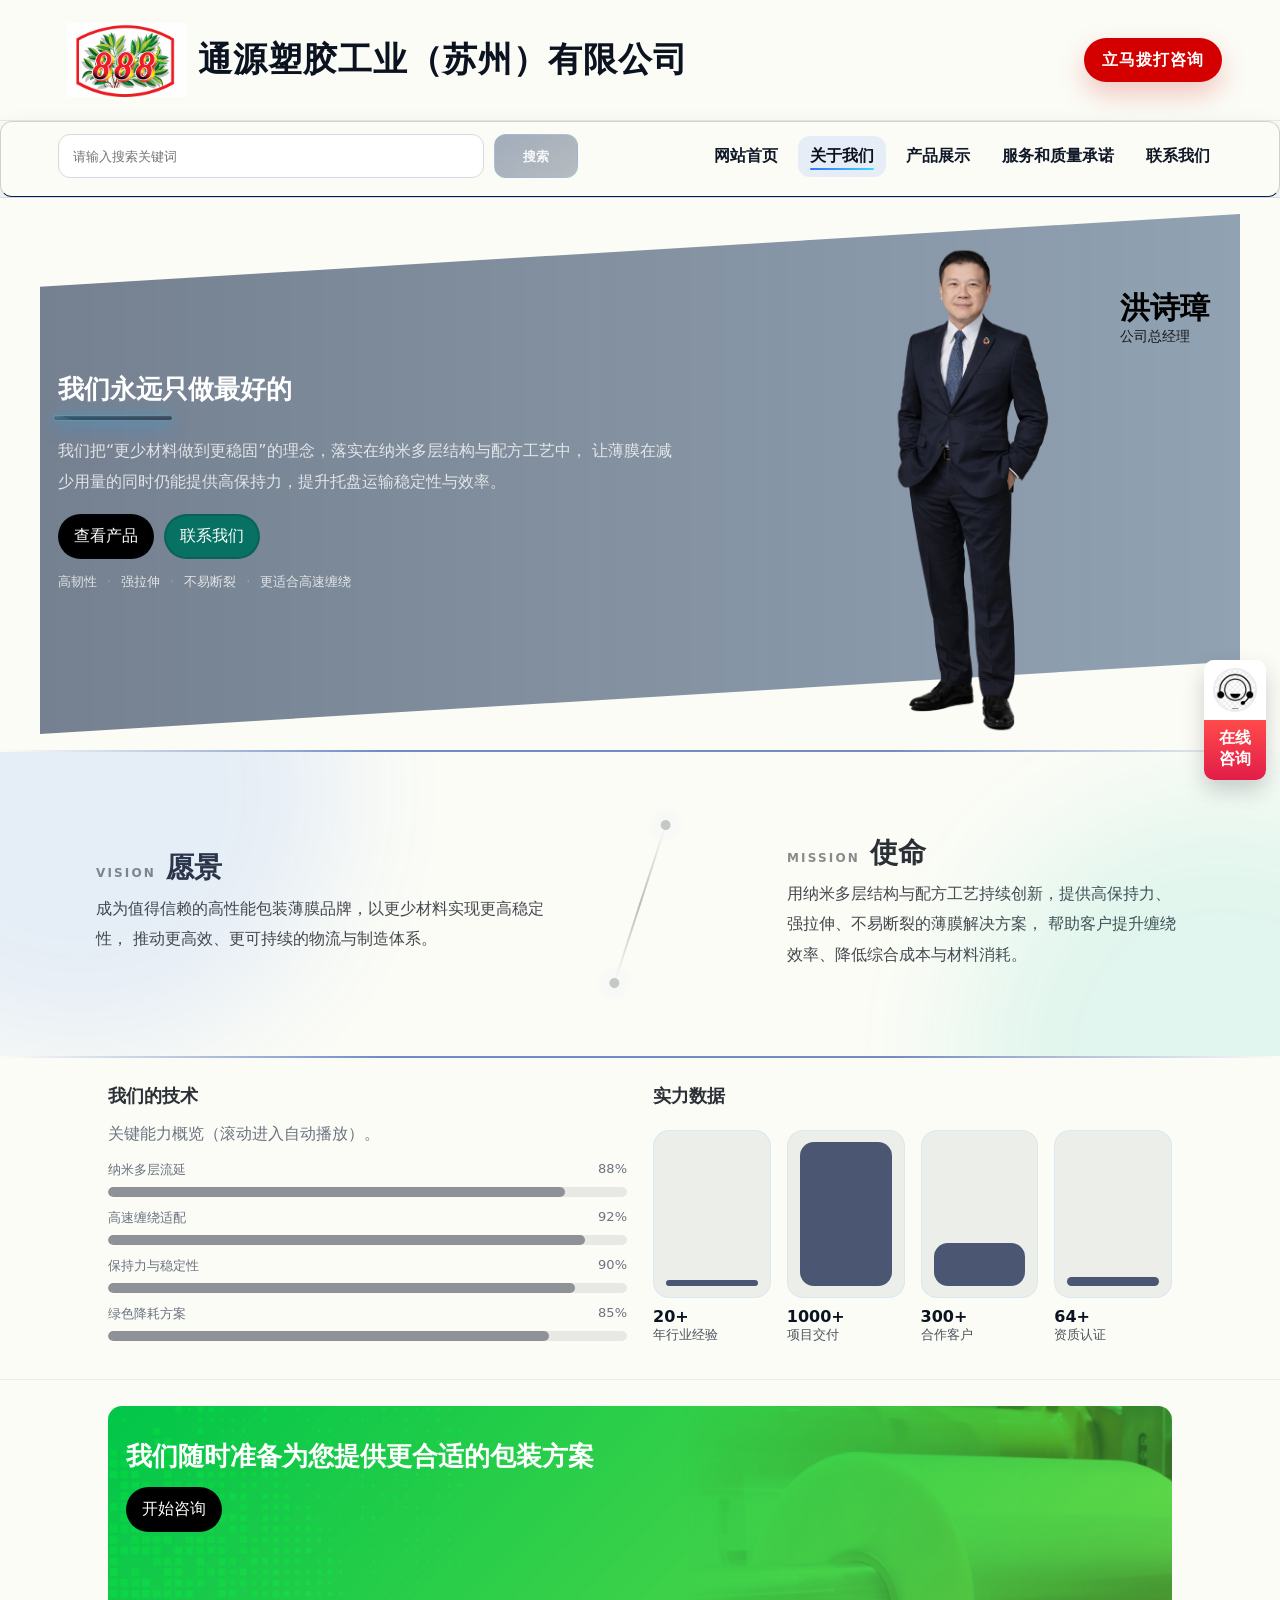
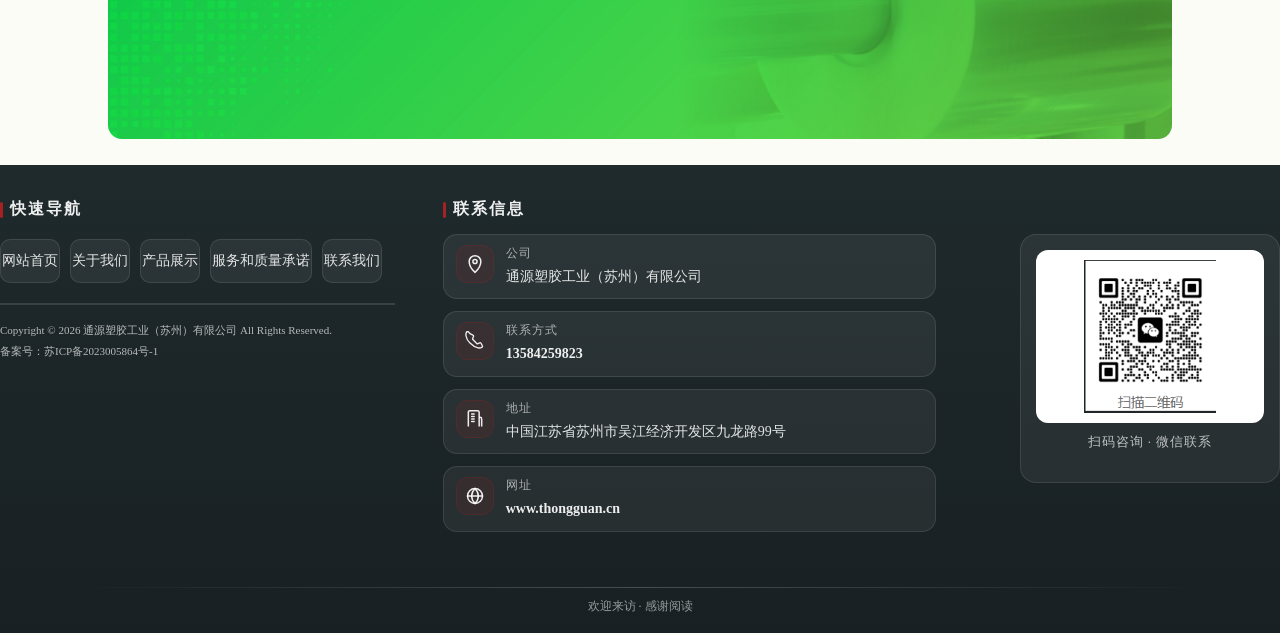
==== aboutus.html @ ccbb5969 "Add files via upload" ====
<!doctype html>
<html lang="zh-Hans">
<head>
  <meta charset="utf-8" />
  <meta name="viewport" content="width=device-width,initial-scale=1" />
  <title>About Us</title>

  
  <link rel="stylesheet" href="css/homepage.css" />
  <link rel="stylesheet" href="css/aboutus.css" />
</head>

<body>
 
  <div id="onlineConsult" class="onlineConsult" role="button" aria-label="在线咨询">
    <div class="ocTop">
      <img class="ocAvatar" src="img/kefu.jpg" alt="客服">
    </div>
    <div class="ocBottom">
      <span>在线</span>
      <span>咨询</span>
    </div>
  </div>

 
  <iframe
    id="navFrame"
    class="embed embed-nav"
    src="components/navigation.html"
    title="Navigation"
    scrolling="no"
  ></iframe>

 <figure class="au-bannerHero reveal">
  <div class="au-bannerInner">

   
    <div class="au-copy reveal">
      <h2 class="au-h2">我们永远只做最好的</h2>
      <div class="sectionDivider"></div>

      <p class="au-text">
        我们把“更少材料做到更稳固”的理念，落实在纳米多层结构与配方工艺中，
        让薄膜在减少用量的同时仍能提供高保持力，提升托盘运输稳定性与效率。
      </p>

      <div class="au-btnRow">
        <a class="au-btn" href="productview.html">查看产品</a>
        <a class="au-btn ghost" href="contactus.html">联系我们</a>
      </div>

      <div class="au-inlineTags" aria-label="Key tags">
        <span>高韧性</span><i>·</i>
        <span>强拉伸</span><i>·</i>
        <span>不易断裂</span><i>·</i>
        <span>更适合高速缠绕</span>
      </div>
    </div>


<div id="heroPerson">
  <img id="heroPersonImg" src="img/14.png" alt="人物">

  <div id="heroPersonInfo" aria-label="人物信息">
    <span id="heroPersonName">洪诗璋</span>
    <span id="heroPersonRole">公司总经理</span>
  </div>
</div>

</figure>

<div class="divider"></div>
<section class="au-vm2 reveal" aria-label="愿景与使命">
  <div class="au-vm2Inner">

    <div class="au-vm2Block">
      <div class="au-vm2Head">
        <span class="au-vm2Kicker">VISION</span>
        <h3 class="au-vm2Title">愿景</h3>
      </div>
      <p class="au-vm2Text">
        成为值得信赖的高性能包装薄膜品牌，以更少材料实现更高稳定性，
        推动更高效、更可持续的物流与制造体系。
      </p>
    </div>

    <div class="au-vm2Slash" aria-hidden="true"></div>

    <div class="au-vm2Block">
      <div class="au-vm2Head">
        <span class="au-vm2Kicker">MISSION</span>
        <h3 class="au-vm2Title">使命</h3>
      </div>
      <p class="au-vm2Text">
        用纳米多层结构与配方工艺持续创新，提供高保持力、强拉伸、不易断裂的薄膜解决方案，
        帮助客户提升缠绕效率、降低综合成本与材料消耗。
      </p>
    </div>

  </div>
</section>
<div class="divider"></div>


    
    <section class="au-section">
      <div class="wrap">
        <div class="au-split">
          <div class="au-block reveal au-skillBlock">
            <h3 class="au-h3">我们的技术</h3>
            <p class="au-text subtle">关键能力概览（滚动进入自动播放）。</p>

            <div class="au-skill">
              <div class="row"><span>纳米多层流延</span><span class="pct">88%</span></div>
              <div class="bar" data-pct="88"><span></span></div>
            </div>

            <div class="au-skill">
              <div class="row"><span>高速缠绕适配</span><span class="pct">92%</span></div>
              <div class="bar" data-pct="92"><span></span></div>
            </div>

            <div class="au-skill">
              <div class="row"><span>保持力与稳定性</span><span class="pct">90%</span></div>
              <div class="bar" data-pct="90"><span></span></div>
            </div>

            <div class="au-skill">
              <div class="row"><span>绿色降耗方案</span><span class="pct">85%</span></div>
              <div class="bar" data-pct="85"><span></span></div>
            </div>
          </div>

          <div class="au-block reveal">
            <h3 class="au-h3">实力数据</h3>

            <div class="au-barChart" data-animate="true">
              <div class="au-barItem" data-value="20">
                <div class="au-bar"><span></span></div>
                <div class="au-barMeta">
                  <div class="au-barNum">20+</div>
                  <div class="au-barLbl">年行业经验</div>
                </div>
              </div>

              <div class="au-barItem" data-value="1000">
                <div class="au-bar"><span></span></div>
                <div class="au-barMeta">
                  <div class="au-barNum">1000+</div>
                  <div class="au-barLbl">项目交付</div>
                </div>
              </div>

              <div class="au-barItem" data-value="300">
                <div class="au-bar"><span></span></div>
                <div class="au-barMeta">
                  <div class="au-barNum">300+</div>
                  <div class="au-barLbl">合作客户</div>
                </div>
              </div>

              <div class="au-barItem" data-value="64">
                <div class="au-bar"><span></span></div>
                <div class="au-barMeta">
                  <div class="au-barNum">64+</div>
                  <div class="au-barLbl">资质认证</div>
                </div>
              </div>
            </div>

          </div>
        </div>
      </div>
    </section>

    
    <section class="au-section" id="contact">
      <div class="wrap">
        <div class="au-banner reveal media" style="background-image:url('img/TG China-02.jpg');">
          <div class="shade"></div>
          <div class="inner">
            <div class="title">我们随时准备为您提供更合适的包装方案</div>
            <a class="au-btn onDark" href="contactus.html">开始咨询</a>
          </div>
        </div>
      </div>
    </section>
  </main>

  
  <iframe
    id="footerFrame"
    class="embed embed-footer"
    src="components/footer.html"
    title="Footer"
    scrolling="no"
  ></iframe>

  <script>
   
    window.addEventListener("message", (event) => {
      const data = event.data;
      if (!data || typeof data !== "object") return;
      if (data.type !== "setHeight") return;

      const iframe = document.getElementById(data.id);
      if (!iframe) return;

      const extra = (data.id === "navFrame") ? 12 : 0;
      iframe.style.height = (data.height + extra) + "px";
    });

 
    const revealEls = Array.from(document.querySelectorAll(".reveal"));
    const revealIO = new IntersectionObserver((entries) => {
      entries.forEach((e) => {
        if (!e.isIntersecting) return;

        e.target.classList.add("is-in");
        revealIO.unobserve(e.target);

        if (e.target.classList.contains("au-skillBlock")) {
          const bars = e.target.querySelectorAll(".bar");
          bars.forEach((bar, idx) => {
            const pct = Number(bar.getAttribute("data-pct") || 0);
            const fill = bar.querySelector("span");
            if (!fill) return;

            fill.style.transitionDelay = (idx * 120) + "ms";
            fill.style.width = Math.max(0, Math.min(100, pct)) + "%";
          });
        }
      });
    }, { threshold: 0.15 });

    revealEls.forEach((el, i) => {
      el.style.transitionDelay = Math.min(i * 45, 260) + "ms";
      revealIO.observe(el);
    });

    window.addEventListener("load", () => {
      const hero = document.querySelector(".reveal.hero");
      if (hero) hero.classList.add("is-in");
    });

 
    (function(){
      const charts = document.querySelectorAll('.au-barChart');
      if(!charts.length) return;

      function animate(chart){
        const items = Array.from(chart.querySelectorAll('.au-barItem'));
        const vals = items.map(i => Number(i.dataset.value || 0));
        const max = Math.max(...vals, 1);

        items.forEach((item, idx) => {
          const v = Number(item.dataset.value || 0);
          const span = item.querySelector('.au-bar > span');
          const box  = item.querySelector('.au-bar');
          if(!span || !box) return;

          const usable = Math.max(10, box.clientHeight - 22);
          const px = Math.round((v / max) * usable);

          span.style.transitionDelay = (idx * 120) + "ms";
          span.style.height = Math.max(6, px) + "px";
        });
      }

      const chartIO = new IntersectionObserver((entries) => {
        entries.forEach(e => {
          if(!e.isIntersecting) return;
          animate(e.target);
          chartIO.unobserve(e.target);
        });
      }, { threshold: 0.35 });

      charts.forEach(c => chartIO.observe(c));
    })();


    (function(){
      const el = document.getElementById('onlineConsult');
      if(!el) return;

      const LINK = "https://wa.me/60123456789"; 

      
      try{
        const saved = JSON.parse(localStorage.getItem('oc_pos') || 'null');
        if(saved && typeof saved.x === 'number' && typeof saved.y === 'number'){
          el.style.left = saved.x + 'px';
          el.style.top  = saved.y + 'px';
          el.style.right = 'auto';
          el.style.bottom = 'auto';
        }
      }catch(e){}

      let startX=0, startY=0, startLeft=0, startTop=0;
      let dragging=false, moved=false;

      function clamp(v, min, max){ return Math.max(min, Math.min(max, v)); }

      function pointerDown(e){
        dragging = true;
        moved = false;
        el.setPointerCapture(e.pointerId);

        const rect = el.getBoundingClientRect();
        startX = e.clientX;
        startY = e.clientY;
        startLeft = rect.left;
        startTop  = rect.top;

        el.style.left = rect.left + 'px';
        el.style.top  = rect.top  + 'px';
        el.style.right = 'auto';
        el.style.bottom = 'auto';
      }

      function pointerMove(e){
        if(!dragging) return;

        const dx = e.clientX - startX;
        const dy = e.clientY - startY;

        if(Math.abs(dx) > 3 || Math.abs(dy) > 3) moved = true;

        const w = el.offsetWidth;
        const h = el.offsetHeight;
        const maxX = window.innerWidth  - w - 6;
        const maxY = window.innerHeight - h - 6;

        const nextLeft = clamp(startLeft + dx, 6, maxX);
        const nextTop  = clamp(startTop  + dy, 6, maxY);

        el.style.left = nextLeft + 'px';
        el.style.top  = nextTop  + 'px';
      }

      function pointerUp(){
        if(!dragging) return;
        dragging = false;

        const left = parseFloat(el.style.left) || 0;
        const top  = parseFloat(el.style.top)  || 0;
        try{
          localStorage.setItem('oc_pos', JSON.stringify({x:left, y:top}));
        }catch(err){}

        if(!moved){
          window.open(LINK, "_blank", "noopener");
        }
      }

      el.addEventListener('pointerdown', pointerDown);
      el.addEventListener('pointermove', pointerMove);
      el.addEventListener('pointerup', pointerUp);
      el.addEventListener('pointercancel', pointerUp);

      window.addEventListener('resize', ()=>{
        const rect = el.getBoundingClientRect();
        const w = el.offsetWidth, h = el.offsetHeight;
        const maxX = window.innerWidth  - w - 6;
        const maxY = window.innerHeight - h - 6;
        const x = clamp(rect.left, 6, maxX);
        const y = clamp(rect.top , 6, maxY);
        el.style.left = x + 'px';
        el.style.top  = y + 'px';
        el.style.right = 'auto';
        el.style.bottom = 'auto';
        try{ localStorage.setItem('oc_pos', JSON.stringify({x, y})); }catch(e){}
      });
    })();
  </script>
</body>
</html>
---- css/homepage.css ----
:root{
  --bg:#fbfcf6;
  --text:#0f172a;
  --muted:#475569;
  --border:rgba(15,23,42,.10);
  --shadow: 0 10px 25px rgba(2,6,23,.08);
  --radius:18px;
  --max:1100px;
}

*{box-sizing:border-box}
html{scroll-behavior:smooth;}
body{
  margin:0;
  font-family: ui-sans-serif, system-ui, -apple-system, Segoe UI, Roboto, "PingFang SC", "Microsoft YaHei", Arial;
  color:var(--text);
  background:
    radial-gradient(900px 400px at 10% -10%, rgba(37,99,235,.10), transparent 60%),
    radial-gradient(700px 360px at 95% 5%, rgba(124,58,237,.08), transparent 55%),
    var(--bg);
}

a{color:inherit;text-decoration:none}
.wrap{max-width:var(--max); margin:0 auto; padding:0 18px;}


.embed{
  width:100%;
  height:185px;
  border:0;
  display:block;
  background: 2px solid #000;
}


.embed-nav{

  top:0;
  z-index:999;
  background:#fff;
  box-shadow:0 6px 18px rgba(2,6,23,.06);
  border-bottom: #000;
}

.embed-footer{
  min-height: 470px;
  margin-top: 24px;
}

.embed{ margin:0; display:block; }

#navFrame{
  display:block;         
  margin:0 !important;
  padding:0 !important;
}


.au-hero{
  padding-top: 0 !important;   
  margin-top: 0 !important;
}


.au-main{
  margin-top: -1px;
}


#navFrame.embed-nav{
  box-shadow: none !important;
}

#navFrame{
  display:block;
  height: 198px !important;      
  max-height: 2220px !important;
  overflow: hidden !important;
  border: 0 !important;
  margin: 0 !important;
}

.btn{
  display:inline-flex;
  align-items:center;
  justify-content:center;
  gap:10px;
  padding:12px 16px;
  border-radius:999px;
  border:1px solid var(--border);
  background: rgba(2,6,23,.02);
  color:var(--text);
  box-shadow: var(--shadow);
  cursor:pointer;
  transition:.18s transform, .18s opacity, .18s border-color;
  user-select:none;
}
.btn:hover{transform: translateY(-1px); border-color:rgba(15,23,42,.18)}
.btn:active{transform: translateY(0px); opacity:.92}
.btn.secondary{
  background:#fff;
  box-shadow:none;
}


.divider{
  height:1px;
  background: linear-gradient(to right, transparent, rgba(15,23,42,.14), transparent);
}


.landing{
  width:100%;
  position:relative;
  margin:0;
  padding:0;
}

.landingSlider{
  position:relative;
  width:100%;
  height:500px;
  overflow:hidden;
  background:#f8fafc;
  margin:0;
  padding:0;
  top:0;
}



.landingSlides{ position:absolute; inset:0; }
.landingSlide{
  position:absolute; inset:0;
  opacity:0;
  transition: opacity .45s ease;
  background-size:cover;
  background-position:center;
}
.landingSlide.active{ opacity:1; }


.landingOverlay{
  position:absolute;
  inset:0;
  display:flex;
  align-items:center;
 
}

.landingContent{ padding:24px 0; }
.landingTitle{
  margin:0 0 10px;
  font-size:44px;
  line-height:1.1;
}
.landingSub{
  margin:0 0 16px;
  color:var(--muted);
  line-height:1.85;
  max-width:720px;
}
.landingActions{ display:flex; gap:10px; flex-wrap:wrap; }
.landingActions .btn{
  background:#000;
  color:#fff;
  border:1px solid #000;
}

.landingActions .btn:hover{
  filter:brightness(1.05);
}

.landingActions .btn:active{
  transform:translateY(0);
}


.landingArrow{
  position:absolute;
  top:50%;
  transform: translateY(-50%);
  width:46px;
  height:46px;
  border-radius:999px;
  border:1px solid rgba(15,23,42,.12);
  background: rgba(255,255,255,.78);
  cursor:pointer;
  box-shadow: 0 10px 18px rgba(2,6,23,.10);
  transition:.15s transform, .15s background;
}
.landingArrow:hover{ background: rgba(255,255,255,.92); transform: translateY(-50%) scale(1.03); }
.landingArrow.left{ left:14px; }
.landingArrow.right{ right:14px; }


.landingDots{
  position:absolute;
  left:0; right:0; bottom:14px;
  display:flex;
  justify-content:center;
  gap:8px;
}
.landingDot{
  width:9px; height:9px;
  border-radius:999px;
  border:1px solid rgba(15,23,42,.18);
  background: rgba(255,255,255,.6);
  cursor:pointer;
  opacity:.75;
  transition:.15s transform, .15s opacity;
}
.landingDot.active{
  opacity:1;
  transform: scale(1.15);
}


   .sectionActions .btn{
  background:#000000;
  color:#ffffff;

  text-decoration:none;
}

.sectionActions .btn:hover{
  filter:brightness(1.05);
}

.sectionActions .btn:active{
  transform:translateY(0);
}

.section{
  padding:40px 0;
}
.sectionTitle{
  margin:0;
  font-size:28px;
  line-height:1.2;
}
.sectionDivider{
  width:120px;
  height:6px;
  border-radius:999px;
  margin:10px 0 14px;
  margin-left:-5px;

  
  background: linear-gradient(90deg,
    rgba(0, 245, 255, 0.18),
    rgba(0, 170, 255, 0.62),
    rgba(0, 105, 255, 0.46),
    rgba(2, 10, 24, 0.20)
  );

  
  border: 1px solid rgba(180, 235, 255, 0.38);

  
  box-shadow:
    0 6px 18px rgba(0, 120, 255, 0.26),
    0 0 18px rgba(0, 235, 255, 0.20);

  backdrop-filter: blur(10px);
  -webkit-backdrop-filter: blur(10px);
  position: relative;
  overflow: hidden;
}
.sectionDivider{

  background: linear-gradient(90deg,
    rgba(20, 72, 98, 0.75),
    rgba(7, 21, 46, 0.55)
  ) !important;



  border: 1px solid rgba(180, 235, 255, 0.42) !important;

  box-shadow:
    0 6px 18px rgba(0, 120, 255, 0.30),
    0 0 18px rgba(0, 235, 255, 0.26) !important;
}



.sectionDivider::after{
  content:"";
  position:absolute;
  inset:-40% -20%;
  background: linear-gradient(90deg,
    transparent,
    rgba(255,255,255,0.22),
    transparent
  );
  transform: translateX(-30%) rotate(12deg);
  opacity: 0.55;
  pointer-events:none;
}


.sectionDivider::before{
  content:"";
  position:absolute;
  inset:0;
  background: linear-gradient(180deg,
    rgba(255,255,255,0.55),
    rgba(255,255,255,0.08),
    rgba(255,255,255,0)
  );
  transform: translateY(-30%);
  opacity: 0.55;
  pointer-events:none;
}


.sectionDivider::after{
  content:"";
  position:absolute;
  top:-50%;
  left:-30%;
  width:60%;
  height:200%;
  background: linear-gradient(90deg,
    rgba(255,255,255,0),
    rgba(255,255,255,0.35),
    rgba(255,255,255,0)
  );
  transform: rotate(18deg);
  opacity: 0.35;
  pointer-events:none;
}

.sectionText{
  margin:0 0 18px;
  color:var(--muted);
  line-height:1.85;
  max-width:820px;
}
.sectionActions{
  margin-top:18px;
}

.divider{
  height: 2px;
  width: 100%;
  background: linear-gradient(
    to right,
    transparent 0%,
    #708bc7 30%,
    #758cc2 70%,
    transparent 100%
  );
}
.sectionDivider + .sectionText + .btn{
  background:#000;
  color:#fff;
  border:1px solid #000;
  text-decoration:none;
}

.sectionDivider + .sectionText + .btn:hover{
  filter:brightness(1.05);
}

.sectionDivider + .sectionText + .btn:active{
  transform:translateY(0);
}








.productGrid{
  display:grid;
  grid-template-columns: repeat(3, 1fr);
  gap:14px;
  margin-top:10px;
}



.productCard{
  display:block;
  border:1px solid var(--border);
  border-radius: 5px;          
  overflow:hidden;
  background:#fff;
  box-shadow: var(--shadow);
  transition: .18s transform, .18s border-color;

  aspect-ratio: 1 / 1;       
}


.productCard:hover{
  transform: translateY(-2px);
  border-color: rgba(15,23,42,.18);
}


.productImg,
.imgBox{
  width: 100%;
  height: 75%;
  overflow: hidden;
  position: relative;
  background-size: cover;       
  background-position: center;
}


.pimg{
  width: 100%;
  height: 100%;
  object-fit: cover;            
  object-position: center;
  display: block;
}


.productName{
  height:25%;
  display:flex;
  align-items:center;
  justify-content:center;
  padding:10px;
  font-weight:700;
  border-top:1px solid var(--border);

  
  text-align: center;
  line-height: 1.2;
  overflow: hidden;
  display: -webkit-box;
  -webkit-line-clamp: 2;
  -webkit-box-orient: vertical;
}



@media (max-width: 920px){
  .productGrid{ grid-template-columns: repeat(2, 1fr); }
}
@media (max-width: 520px){
  .productGrid{ grid-template-columns: 1fr; }
}



.aboutGrid{
  display:grid;
  grid-template-columns: 1.1fr .9fr;
  gap:24px;
  align-items:center;
}

.aboutImg{
  width:100%;
  height:320px;
  object-fit:cover;
  border-radius: var(--radius);
  border:1px solid var(--border);
  box-shadow: var(--shadow);
  background:#fff;
}


@media (max-width: 920px){
  .aboutGrid{ grid-template-columns: 1fr; }
  .aboutImg{ height:240px; }
}

#about.reveal{
  opacity:0;
  transform:translateY(26px);
  transition:opacity .7s ease, transform .7s ease;
  will-change:opacity, transform;
}

#about.reveal.in{
  opacity:1;
  transform:translateY(0);
}
#products.reveal{
  opacity:0;
  transform:translateY(26px);
  transition:opacity .7s ease, transform .7s ease;
  will-change:opacity, transform;
}

#products.reveal.in{
  opacity:1;
  transform:translateY(0);
}

.onlineConsult{
  position: fixed;
  right: 14px;
  bottom: 120px;
  width: 62px;
  border-radius: 10px;
  overflow: hidden;
  box-shadow: 0 10px 22px rgba(2,6,23,.18);
  z-index: 9999;
  background: #fff;

  
  user-select: none;
  touch-action: none;  
  cursor: grab;

  transition: .12s transform;
}
.onlineConsult:active{ cursor: grabbing; transform: scale(.98); }

.ocTop{
  background: #ffffff;
  padding: 8px 6px;
  display: flex;
  justify-content: center;
  align-items: center;
}
.ocAvatar{
  width: 44px;
  height: 44px;
  border-radius: 999px;
  object-fit: cover;
  border: 2px solid rgba(15,23,42,.08);
}
.ocBottom{
  background: linear-gradient(180deg, #ff4b4b, #e11d48);
  color: #fff;
  text-align: center;
  padding: 10px 0 12px;
  font-weight: 800;
  line-height: 1.05;
  letter-spacing: .5px;
  display: grid;
  gap: 4px;
}







@media (max-width: 920px){
  .landingSlider{ height:420px; }
  .landingTitle{ font-size:34px; }
  .productGrid{ grid-template-columns: repeat(2, 1fr); }
}

@media (max-width: 520px){
  .productGrid{ grid-template-columns: 1fr; }
}
.aboutImg{
  width: 280;
  height: auto;
  display: block;
  border:2px solid var(--border);
  box-shadow: var(--shadow);

  
  object-fit: contain;
  object-position: center;
  background: #fff;        

  
  margin-left: auto;
  margin-right: 0;

  
  transform: none;

  border-radius: 0;
}
---- css/aboutus.css ----
:root{
  --bg:#fbfcf6;
  --text:#2b2f36;
  --muted:#6b7280;
  --hair:rgba(17,24,39,.10);
  --shadow: 0 18px 40px rgba(17,24,39,.10);
  --max:1100px;
}


*{ box-sizing:border-box; }
html{ scroll-behavior:smooth; }
body{
  padding:0;
  margin:0;
  background: var(--bg);
  color: var(--text);
  font-family: ui-sans-serif, system-ui, -apple-system, "Segoe UI", Roboto, "PingFang SC", "Microsoft YaHei", Arial;
}

.wrap{ max-width: var(--max); margin: 0 auto; padding: 0 18px; }
a{ color: inherit; text-decoration:none; }


.au-hero{ padding: 28px 0 10px; }
.au-breadcrumb{
  font-size: 12px;
  letter-spacing: .12em;
  text-transform: uppercase;
  color: var(--muted);
}
.au-breadcrumb .sep{ opacity:.6; margin: 0 6px; }

.au-title{
  margin: 12px 0 10px;
  font-size: 44px;
  font-weight: 800;
  letter-spacing: .02em;
}
.au-lead{
  margin: 0;
  max-width: 72ch;
  color: var(--muted);
  line-height: 1.9;
}


.au-main{ padding: 6px 0 40px; }
.au-section{ padding: 26px 0; }
.au-section + .au-section{ border-top: 1px solid rgba(17,24,39,.06); }


.au-twoCol{
  display:grid;
  grid-template-columns: 1.05fr .95fr;
  gap: 22px;
  align-items: start;
}


.au-media{
  position: relative;
  aspect-ratio: 16 / 9;
  min-height: auto;
  background-size: contain;
  background-repeat: no-repeat;
  background-position: center;
  border: 2px solid rgba(16,24,40,.18);
  overflow: hidden;
  border-radius: 14px;
  background-color: #fff;
}
.au-media::after{
  content:"";
  position:absolute;
  inset:0;
  z-index: 1;
  pointer-events:none;
  background: linear-gradient(180deg, rgba(251,252,246,0) 55%, rgba(251,252,246,.86) 100%);
}
.au-mediaCap{
  position:absolute;
  left:16px;
  right:16px;
  bottom:14px;
  padding-top:14px;
  padding-bottom:14px;
  z-index: 2;
}
.au-mediaCap .t1{ font-weight:800; letter-spacing:.01em; }
.au-mediaCap .t2{ margin-top:0; font-size:13px; color:var(--muted); }


.au-bannerHero{
  position: relative;
  overflow: hidden;
  color: rgba(255,255,255,.92);
}

.au-bannerHero::before{
  content:"";
  position:absolute;
  inset: 0;
  background: linear-gradient(90deg,
    rgba(105, 118, 135, 0.92),
    rgba(115, 136, 159, 0.78)
  );
  clip-path: polygon(0 14%, 100% 0, 100% 86%, 0 100%);
  z-index: 0;
  pointer-events:none;
}

.au-bannerHero .au-h2,
.au-bannerHero .au-bannerName{ color:#fff; }

.au-bannerHero .au-text,
.au-bannerHero .au-bannerDesc{ color: rgba(255,255,255,.78); }

.au-bannerHero .au-inlineTags,
.au-bannerHero .au-inlineTags span,
.au-bannerHero .au-inlineTags i{ color: rgba(255,255,255,.78); }


.au-bannerInner,
.au-bannerPerson{
  position: relative;
  z-index: 2;
}


.au-bannerInner{
  width: min(1200px, calc(100% - 36px));
  margin: 0 auto;
  display: flex;
  align-items: center;
  justify-content: space-between;
  gap: 24px;
}


.au-copy{ padding-top: 4px; max-width: 620px; }

.au-h2{
  margin: 12px 0 10px;
  font-size: 26px;
  font-weight: 800;
  line-height: 1.2;
}
.au-text{
  margin: 0;
  color: var(--muted);
  line-height: 1.95;
}
.au-text.subtle{ margin-top: 10px; }


.au-inlineTags{
  margin-top: 14px;
  color: var(--muted);
  font-size: 13px;
  display:flex;
  flex-wrap: wrap;
  gap: 10px;
  align-items: center;
}
.au-inlineTags i{ opacity:.35; font-style: normal; }


.au-btnRow{
  display:flex;
  gap: 10px;
  margin-top: 16px;
  flex-wrap: wrap;
}
.au-btn{
  display:inline-flex;
  align-items:center;
  justify-content:center;
  padding: 10px 14px;
  border-radius: 999px;
  border: 2px solid rgba(17,24,39,.16);
  background: #000;
  color: #fff;
  transition: transform .18s ease, border-color .18s ease, opacity .18s ease;
}
.au-btn:hover{ transform: translateY(-1px); border-color: rgba(17,24,39,.24); }
.au-btn:active{ transform: translateY(0); opacity:.92; }
.au-btn.ghost{ background: #077163; }


.au-bannerPerson{
  width: min(520px, 42vw);
  height: auto;
  display:block;
}


.au-bannerInner .au-personWrap{
  position: relative;
  display: inline-block;
  flex: 0 0 auto;
  width: max-content;
  z-index: 3;
}

.au-bannerInner .au-personWrap > img.au-bannerPerson{
  display: block;
}

.au-bannerInner .au-personWrap > .au-personText{
  position: absolute;
  left: 100%;
  top: 58%;
  transform: translateY(-50%);
  margin-left: 14px;

  display: inline-flex;
  gap: 12px;
  align-items: baseline;

  white-space: nowrap;
  writing-mode: horizontal-tb;

  color:#000;
}

.au-bannerInner .au-personName,
.au-bannerInner .au-personRole{
  color:#000;
}

.au-bannerInner .au-personName{
  font-size: 18px;
  font-weight: 800;
  line-height: 1;
}

.au-bannerInner .au-personRole{
  font-size: 14px;
  font-weight: 600;
  opacity: .85;
  line-height: 1;
}


.au-split{
  display:grid;
  grid-template-columns: 1fr 1fr;
  gap: 26px;
}
.au-h3{
  margin: 0 0 10px;
  font-size: 18px;
  font-weight: 800;
}

.au-skill{ margin: 12px 0; }
.au-skill .row{
  display:flex;
  justify-content: space-between;
  font-size: 13px;
  color: var(--muted);
  margin-bottom: 8px;
}
.au-skill .pct{ font-variant-numeric: tabular-nums; }

.bar{
  height: 10px;
  border-radius: 999px;
  background: rgba(17,24,39,.08);
  overflow:hidden;
}
.bar span{
  display:block;
  height:100%;
  width:0%;
  border-radius: 999px;
  background: rgba(17,24,39,.42);
  transition: width 900ms cubic-bezier(.2,.9,.2,1);
}

.au-stats{
  display:grid;
  grid-template-columns: 1fr 1fr;
  gap: 14px 18px;
  margin-top: 14px;
}
.au-stat .num{
  font-size: 24px;
  font-weight: 900;
  letter-spacing: .01em;
}
.au-stat .lbl{
  margin-top: 6px;
  font-size: 12px;
  color: var(--muted);
}


.au-banner{
  position: relative;
  border-radius: 14px;
  overflow: hidden;

  width: 100%;
  aspect-ratio: 16 / 5;   
  min-height: 300px;      

  background-size: cover;
  background-position: center;
  background-repeat: no-repeat;
}

@media (max-width: 768px){
  .au-banner{
    min-height: 200px;
    aspect-ratio: 4 / 3;  
  }
}


.au-banner .inner{
  position: relative;
  z-index: 1;
  padding: 22px 18px;
  max-width: 720px;
  color: #fff;
}
.au-banner .title{
  margin: 12px 0 14px;
  font-size: 26px;
  font-weight: 800;
  line-height: 1.25;
}


.au-contact{
  display:flex;
  justify-content: space-between;
  align-items: center;
  gap: 16px;
}


.reveal{
  opacity: 0;
  transform: translateY(10px);
  transition: opacity .6s ease, transform .6s cubic-bezier(.2,.9,.2,1);
  will-change: opacity, transform;
}
.reveal.is-in{
  opacity: 1;
  transform: translateY(0);
}
.reveal.media{
  transform: translateY(10px) scale(1.01);
}
.reveal.media.is-in{
  transform: translateY(0) scale(1);
}
@media (prefers-reduced-motion: reduce){
  .reveal{ transition:none !important; opacity:1 !important; transform:none !important; }
  .bar span{ transition:none !important; width:100% !important; }
}


#navFrame{
  display:block;
  margin:0 !important;
  padding:0 !important;
  height: 198px !important;
  max-height: 220px !important;
  overflow: hidden !important;
  border: 0 !important;
}


.au-hero{
  padding-top: 0 !important;
  margin-top: -2px !important;
}

.au-main{ margin-top: -1px; }

#navFrame.embed-nav{ box-shadow: none !important; }

#footerFrame{
  margin-top: 0px;
  margin-bottom: -12px;
  display:block;
}


.au-barChart{
  display:grid !important;
  grid-template-columns: repeat(4, minmax(0, 1fr));
  gap:16px;
  align-items:end;
  padding: 12px 0 0;
}
.au-barItem{
  display:flex;
  flex-direction:column;
  gap:10px;
}
.au-bar{
  height:168px;
  position:relative;
  overflow:hidden;
  border-radius:16px;
  background: rgba(10,25,60,.06);
  border:1px solid rgba(160,210,255,.22);
}
.au-bar > span{
  display:block;
  position:absolute;
  left:12px;
  right:12px;
  bottom:11px;
  height:0;
  border-radius:14px;
  transition:height .9s cubic-bezier(.2,.8,.2,1);
  background: rgba(7, 23, 62, 0.7);
}
.au-barNum{ font-weight:900; color:#0B1220; line-height:1.1; }
.au-barLbl{ font-size:13px; color:rgba(11,18,32,.72); }

@media (max-width:820px){
  .au-barChart{ grid-template-columns: repeat(2, minmax(0, 1fr)); }
  .au-bar{ height:148px; }
}


.au-vm2{
  padding: 72px 16px;
  position: relative;
  overflow: hidden;
}
.au-vm2::before,
.au-vm2::after{
  content:"";
  position:absolute;
  width: 520px;
  height: 520px;
  border-radius: 50%;
  filter: blur(60px);
  opacity: .10;
  pointer-events: none;
}
.au-vm2::before{ left: -180px; top: -220px; background: #2f6fff; }
.au-vm2::after{ right: -200px; bottom: -260px; background: #00c2a8; }

.au-vm2Inner{
  max-width: 1100px;
  margin: 0 auto;
  display: grid;
  grid-template-columns: 1fr auto 1fr;
  gap: 40px;
  align-items: center;
}
.au-vm2Block{ padding: 10px 6px; }
.au-vm2Head{
  display: flex;
  align-items: baseline;
  gap: 10px;
  margin-bottom: 10px;
}
.au-vm2Kicker{
  letter-spacing: .18em;
  font-size: 12px;
  font-weight: 700;
  opacity: .55;
}
.au-vm2Title{
  margin: 0;
  font-size: 28px;
  font-weight: 800;
  line-height: 1.1;
}
.au-vm2Text{
  margin: 10px 0 0;
  line-height: 1.9;
  font-size: 16px;
  opacity: .88;
  max-width: 460px;
}
.au-vm2Slash{
  width: 2px;
  height: 160px;
  position: relative;
  transform: rotate(18deg);
  border-radius: 2px;
  background: linear-gradient(
    to bottom,
    rgba(0,0,0,0),
    rgba(0,0,0,.25),
    rgba(0,0,0,0)
  );
}
.au-vm2Slash::before,
.au-vm2Slash::after{
  content:"";
  position:absolute;
  left: 50%;
  width: 10px;
  height: 10px;
  transform: translateX(-50%);
  border-radius: 50%;
  background: rgba(0,0,0,.28);
  box-shadow: 0 0 18px rgba(47,111,255,.25);
  opacity: .75;
}
.au-vm2Slash::before{ top: -8px; }
.au-vm2Slash::after{ bottom: -8px; }

.au-vm2Inner .au-vm2Block:last-child{
  margin-left: 100px;   
}



@media (max-width: 920px){
  .au-title{ font-size: 36px; }
  .au-twoCol{ grid-template-columns: 1fr; }
  .au-split{ grid-template-columns: 1fr; }
  .au-media{ min-height: 280px; }
  .au-contact{ flex-direction: column; align-items: flex-start; }
}

@media (max-width: 860px){
  .au-bannerInner{
    flex-direction: column;
    align-items: flex-start;
  }
  .au-bannerPerson{
    width: min(320px, 70vw);
    align-self: center;
  }
  .au-bannerHero{ padding: 28px 0; }
  .au-bannerHero::before{
    left: 4%;
    right: 4%;
    height: 78%;
    transform: translateY(-50%) skewX(-8deg);
  }
}

@media (max-width: 768px){
  .au-vm2Inner{
    grid-template-columns: 1fr;
    gap: 18px;
    text-align: center;
  }
  .au-vm2Text{
    margin-left: auto;
    margin-right: auto;
  }
  .au-vm2Slash{
    width: 70%;
    height: 2px;
    margin: 14px auto;
    transform: rotate(0deg);
    background: linear-gradient(
      to right,
      rgba(0,0,0,0),
      rgba(0,0,0,.25),
      rgba(0,0,0,0)
    );
  }
  .au-vm2Slash::before,
  .au-vm2Slash::after{
    top: 50%;
    transform: translate(-50%,-50%);
  }
  .au-vm2Slash::before{ left: -6px; }
  .au-vm2Slash::after{ left: calc(100% + 6px); }
}

@media (max-width: 520px){
  .au-title{ font-size: 32px; }
  .au-stats{ grid-template-columns: 1fr; }
}

.au-bannerHero .au-bannerInner .au-personWrap{
  position: relative !important;
  display: inline-block !important;
  flex: 0 0 auto !important;
  width: max-content !important;
  z-index: 999 !important;
}

.au-bannerHero .au-bannerInner .au-personWrap > img.au-bannerPerson{
  display:block !important;
}

.au-bannerHero .au-bannerInner .au-personWrap > .au-personText{
  position: absolute !important;        
  left: 100% !important;               
  top: 60% !important;
  transform: translateY(-50%) !important;
  margin-left: 14px !important;

  display: inline-flex !important;
  gap: 12px !important;
  align-items: baseline !important;

  white-space: nowrap !important;
  writing-mode: horizontal-tb !important;
  color: #000 !important;
}


.au-bannerHero .au-bannerInner .au-personWrap .au-personName,
.au-bannerHero .au-bannerInner .au-personWrap .au-personRole{
  color:#000 !important;
}



#heroPerson{
  position: relative !important;
  display: inline-block !important;
  flex: 0 0 auto !important;
  width: max-content !important;
  z-index: 999 !important;
}

#heroPersonImg{
  display:block !important;
  width: min(520px, 42vw) !important;
  height: auto !important;
}


#heroPersonInfo{
  position: absolute !important;
  left: 100% !important;
  top: 20% !important;
  transform: translateY(-50%) !important;
  margin-left: -8vw !important;

  display: flex !important;
  flex-direction: column !important;   
  gap: 6px !important;                 
  align-items: flex-start !important;  

  color:#000 !important;
  white-space: normal !important;      
  writing-mode: horizontal-tb !important;
}

#heroPersonName{
  font-size: 30px !important;
  font-weight: 800 !important;
  line-height: 1 !important;
  color:#000 !important;
  display: block !important;
   font-family: "SimSun","宋体","Songti SC","STSong","Noto Serif SC",serif !important;
}

#heroPersonRole{
  font-size: 14px !important;
  font-weight: 500 !important;
  opacity: .85 !important;
  line-height: 1 !important;
  color:#000 !important;
  display: block !important;           
  margin-top: 0 !important;            
}
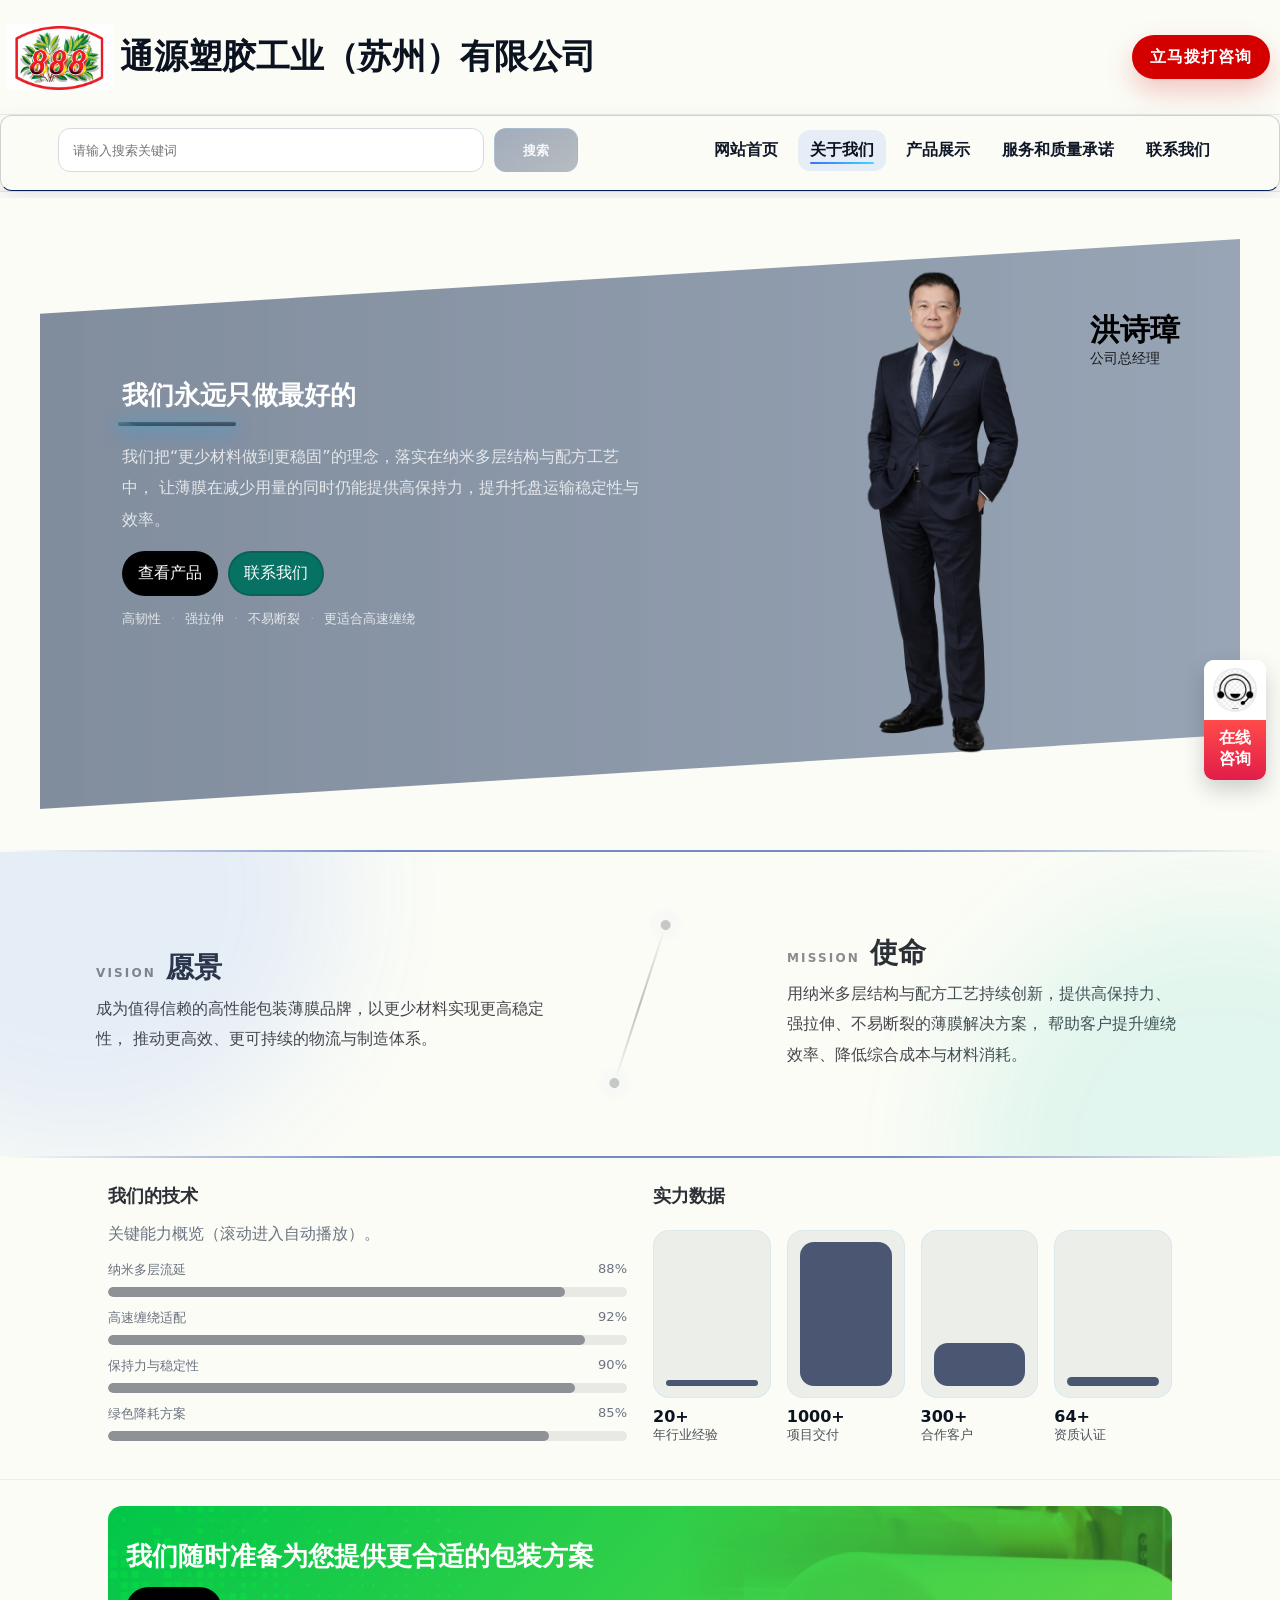
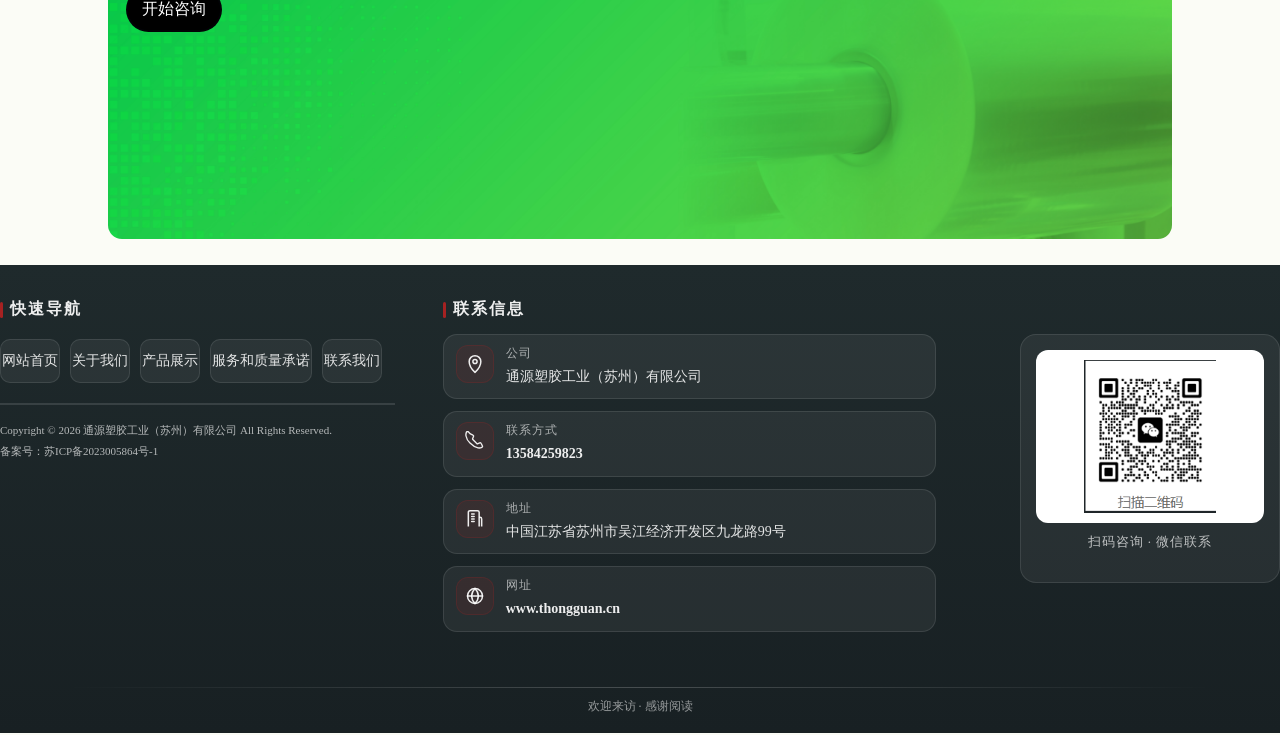
==== commit 630196d5: "Update aboutus.html" ====
--- a/aboutus.html
+++ b/aboutus.html
@@ -4,14 +4,11 @@
   <meta charset="utf-8" />
   <meta name="viewport" content="width=device-width,initial-scale=1" />
   <title>About Us</title>
-
-  
   <link rel="stylesheet" href="css/homepage.css" />
   <link rel="stylesheet" href="css/aboutus.css" />
 </head>
 
 <body>
- 
   <div id="onlineConsult" class="onlineConsult" role="button" aria-label="在线咨询">
     <div class="ocTop">
       <img class="ocAvatar" src="img/kefu.jpg" alt="客服">
@@ -22,7 +19,6 @@
     </div>
   </div>
 
- 
   <iframe
     id="navFrame"
     class="embed embed-nav"
@@ -31,163 +27,153 @@
     scrolling="no"
   ></iframe>
 
- <figure class="au-bannerHero reveal">
-  <div class="au-bannerInner">
-
-   
-    <div class="au-copy reveal">
-      <h2 class="au-h2">我们永远只做最好的</h2>
-      <div class="sectionDivider"></div>
-
-      <p class="au-text">
-        我们把“更少材料做到更稳固”的理念，落实在纳米多层结构与配方工艺中，
-        让薄膜在减少用量的同时仍能提供高保持力，提升托盘运输稳定性与效率。
-      </p>
-
-      <div class="au-btnRow">
-        <a class="au-btn" href="productview.html">查看产品</a>
-        <a class="au-btn ghost" href="contactus.html">联系我们</a>
-      </div>
-
-      <div class="au-inlineTags" aria-label="Key tags">
-        <span>高韧性</span><i>·</i>
-        <span>强拉伸</span><i>·</i>
-        <span>不易断裂</span><i>·</i>
-        <span>更适合高速缠绕</span>
-      </div>
-    </div>
-
-
-<div id="heroPerson">
-  <img id="heroPersonImg" src="img/14.png" alt="人物">
-
-  <div id="heroPersonInfo" aria-label="人物信息">
-    <span id="heroPersonName">洪诗璋</span>
-    <span id="heroPersonRole">公司总经理</span>
-  </div>
-</div>
-
-</figure>
-
-<div class="divider"></div>
-<section class="au-vm2 reveal" aria-label="愿景与使命">
-  <div class="au-vm2Inner">
-
-    <div class="au-vm2Block">
-      <div class="au-vm2Head">
-        <span class="au-vm2Kicker">VISION</span>
-        <h3 class="au-vm2Title">愿景</h3>
-      </div>
-      <p class="au-vm2Text">
-        成为值得信赖的高性能包装薄膜品牌，以更少材料实现更高稳定性，
-        推动更高效、更可持续的物流与制造体系。
-      </p>
-    </div>
-
-    <div class="au-vm2Slash" aria-hidden="true"></div>
-
-    <div class="au-vm2Block">
-      <div class="au-vm2Head">
-        <span class="au-vm2Kicker">MISSION</span>
-        <h3 class="au-vm2Title">使命</h3>
-      </div>
-      <p class="au-vm2Text">
-        用纳米多层结构与配方工艺持续创新，提供高保持力、强拉伸、不易断裂的薄膜解决方案，
-        帮助客户提升缠绕效率、降低综合成本与材料消耗。
-      </p>
-    </div>
-
-  </div>
-</section>
-<div class="divider"></div>
-
-
-    
-    <section class="au-section">
-      <div class="wrap">
-        <div class="au-split">
-          <div class="au-block reveal au-skillBlock">
-            <h3 class="au-h3">我们的技术</h3>
-            <p class="au-text subtle">关键能力概览（滚动进入自动播放）。</p>
-
-            <div class="au-skill">
-              <div class="row"><span>纳米多层流延</span><span class="pct">88%</span></div>
-              <div class="bar" data-pct="88"><span></span></div>
-            </div>
-
-            <div class="au-skill">
-              <div class="row"><span>高速缠绕适配</span><span class="pct">92%</span></div>
-              <div class="bar" data-pct="92"><span></span></div>
-            </div>
-
-            <div class="au-skill">
-              <div class="row"><span>保持力与稳定性</span><span class="pct">90%</span></div>
-              <div class="bar" data-pct="90"><span></span></div>
-            </div>
-
-            <div class="au-skill">
-              <div class="row"><span>绿色降耗方案</span><span class="pct">85%</span></div>
-              <div class="bar" data-pct="85"><span></span></div>
-            </div>
-          </div>
-
-          <div class="au-block reveal">
-            <h3 class="au-h3">实力数据</h3>
-
-            <div class="au-barChart" data-animate="true">
-              <div class="au-barItem" data-value="20">
-                <div class="au-bar"><span></span></div>
-                <div class="au-barMeta">
-                  <div class="au-barNum">20+</div>
-                  <div class="au-barLbl">年行业经验</div>
-                </div>
-              </div>
-
-              <div class="au-barItem" data-value="1000">
-                <div class="au-bar"><span></span></div>
-                <div class="au-barMeta">
-                  <div class="au-barNum">1000+</div>
-                  <div class="au-barLbl">项目交付</div>
-                </div>
-              </div>
-
-              <div class="au-barItem" data-value="300">
-                <div class="au-bar"><span></span></div>
-                <div class="au-barMeta">
-                  <div class="au-barNum">300+</div>
-                  <div class="au-barLbl">合作客户</div>
-                </div>
-              </div>
-
-              <div class="au-barItem" data-value="64">
-                <div class="au-bar"><span></span></div>
-                <div class="au-barMeta">
-                  <div class="au-barNum">64+</div>
-                  <div class="au-barLbl">资质认证</div>
-                </div>
+  <figure class="au-bannerHero reveal">
+    <div class="au-bannerInner">
+      <div class="au-copy reveal">
+        <h2 class="au-h2">我们永远只做最好的</h2>
+        <div class="sectionDivider"></div>
+
+        <p class="au-text">
+          我们把“更少材料做到更稳固”的理念，落实在纳米多层结构与配方工艺中，
+          让薄膜在减少用量的同时仍能提供高保持力，提升托盘运输稳定性与效率。
+        </p>
+
+        <div class="au-btnRow">
+          <a class="au-btn" href="productview.html">查看产品</a>
+          <a class="au-btn ghost" href="contactus.html">联系我们</a>
+        </div>
+
+        <div class="au-inlineTags" aria-label="Key tags">
+          <span>高韧性</span><i>·</i>
+          <span>强拉伸</span><i>·</i>
+          <span>不易断裂</span><i>·</i>
+          <span>更适合高速缠绕</span>
+        </div>
+      </div>
+
+      <div id="heroPerson">
+        <img id="heroPersonImg" src="img/14.png" alt="人物">
+        <div id="heroPersonInfo" aria-label="人物信息">
+          <span id="heroPersonName">洪诗璋</span>
+          <span id="heroPersonRole">公司总经理</span>
+        </div>
+      </div>
+    </div>
+  </figure>
+
+  <div class="divider"></div>
+
+  <section class="au-vm2 reveal" aria-label="愿景与使命">
+    <div class="au-vm2Inner">
+      <div class="au-vm2Block">
+        <div class="au-vm2Head">
+          <span class="au-vm2Kicker">VISION</span>
+          <h3 class="au-vm2Title">愿景</h3>
+        </div>
+        <p class="au-vm2Text">
+          成为值得信赖的高性能包装薄膜品牌，以更少材料实现更高稳定性，
+          推动更高效、更可持续的物流与制造体系。
+        </p>
+      </div>
+
+      <div class="au-vm2Slash" aria-hidden="true"></div>
+
+      <div class="au-vm2Block">
+        <div class="au-vm2Head">
+          <span class="au-vm2Kicker">MISSION</span>
+          <h3 class="au-vm2Title">使命</h3>
+        </div>
+        <p class="au-vm2Text">
+          用纳米多层结构与配方工艺持续创新，提供高保持力、强拉伸、不易断裂的薄膜解决方案，
+          帮助客户提升缠绕效率、降低综合成本与材料消耗。
+        </p>
+      </div>
+    </div>
+  </section>
+
+  <div class="divider"></div>
+
+  <section class="au-section">
+    <div class="wrap">
+      <div class="au-split">
+        <div class="au-block reveal au-skillBlock">
+          <h3 class="au-h3">我们的技术</h3>
+          <p class="au-text subtle">关键能力概览（滚动进入自动播放）。</p>
+
+          <div class="au-skill">
+            <div class="row"><span>纳米多层流延</span><span class="pct">88%</span></div>
+            <div class="bar" data-pct="88"><span></span></div>
+          </div>
+
+          <div class="au-skill">
+            <div class="row"><span>高速缠绕适配</span><span class="pct">92%</span></div>
+            <div class="bar" data-pct="92"><span></span></div>
+          </div>
+
+          <div class="au-skill">
+            <div class="row"><span>保持力与稳定性</span><span class="pct">90%</span></div>
+            <div class="bar" data-pct="90"><span></span></div>
+          </div>
+
+          <div class="au-skill">
+            <div class="row"><span>绿色降耗方案</span><span class="pct">85%</span></div>
+            <div class="bar" data-pct="85"><span></span></div>
+          </div>
+        </div>
+
+        <div class="au-block reveal">
+          <h3 class="au-h3">实力数据</h3>
+
+          <div class="au-barChart" data-animate="true">
+            <div class="au-barItem" data-value="20">
+              <div class="au-bar"><span></span></div>
+              <div class="au-barMeta">
+                <div class="au-barNum">20+</div>
+                <div class="au-barLbl">年行业经验</div>
               </div>
             </div>
 
-          </div>
-        </div>
-      </div>
-    </section>
-
-    
-    <section class="au-section" id="contact">
-      <div class="wrap">
-        <div class="au-banner reveal media" style="background-image:url('img/TG China-02.jpg');">
-          <div class="shade"></div>
-          <div class="inner">
-            <div class="title">我们随时准备为您提供更合适的包装方案</div>
-            <a class="au-btn onDark" href="contactus.html">开始咨询</a>
-          </div>
-        </div>
-      </div>
-    </section>
-  </main>
-
-  
+            <div class="au-barItem" data-value="1000">
+              <div class="au-bar"><span></span></div>
+              <div class="au-barMeta">
+                <div class="au-barNum">1000+</div>
+                <div class="au-barLbl">项目交付</div>
+              </div>
+            </div>
+
+            <div class="au-barItem" data-value="300">
+              <div class="au-bar"><span></span></div>
+              <div class="au-barMeta">
+                <div class="au-barNum">300+</div>
+                <div class="au-barLbl">合作客户</div>
+              </div>
+            </div>
+
+            <div class="au-barItem" data-value="64">
+              <div class="au-bar"><span></span></div>
+              <div class="au-barMeta">
+                <div class="au-barNum">64+</div>
+                <div class="au-barLbl">资质认证</div>
+              </div>
+            </div>
+          </div>
+        </div>
+      </div>
+    </div>
+  </section>
+
+  <section class="au-section" id="contact">
+    <div class="wrap">
+      <div class="au-banner reveal media" style="background-image:url('img/TG China-02.jpg');">
+        <div class="shade"></div>
+        <div class="inner">
+          <div class="title">我们随时准备为您提供更合适的包装方案</div>
+          <a class="au-btn onDark" href="contactus.html">开始咨询</a>
+        </div>
+      </div>
+    </div>
+  </section>
+
   <iframe
     id="footerFrame"
     class="embed embed-footer"
@@ -197,7 +183,6 @@
   ></iframe>
 
   <script>
-   
     window.addEventListener("message", (event) => {
       const data = event.data;
       if (!data || typeof data !== "object") return;
@@ -210,7 +195,6 @@
       iframe.style.height = (data.height + extra) + "px";
     });
 
- 
     const revealEls = Array.from(document.querySelectorAll(".reveal"));
     const revealIO = new IntersectionObserver((entries) => {
       entries.forEach((e) => {
@@ -243,7 +227,6 @@
       if (hero) hero.classList.add("is-in");
     });
 
- 
     (function(){
       const charts = document.querySelectorAll('.au-barChart');
       if(!charts.length) return;
@@ -278,14 +261,12 @@
       charts.forEach(c => chartIO.observe(c));
     })();
 
-
     (function(){
       const el = document.getElementById('onlineConsult');
       if(!el) return;
 
-      const LINK = "https://wa.me/60123456789"; 
-
-      
+      const LINK = "https://wa.me/60123456789";
+
       try{
         const saved = JSON.parse(localStorage.getItem('oc_pos') || 'null');
         if(saved && typeof saved.x === 'number' && typeof saved.y === 'number'){
--- a/css/aboutus.css
+++ b/css/aboutus.css
@@ -3,80 +3,75 @@
   --text:#2b2f36;
   --muted:#6b7280;
   --hair:rgba(17,24,39,.10);
-  --shadow: 0 18px 40px rgba(17,24,39,.10);
+  --shadow:0 18px 40px rgba(17,24,39,.10);
   --max:1100px;
 }
 
-
-*{ box-sizing:border-box; }
-html{ scroll-behavior:smooth; }
+*{box-sizing:border-box}
+html{scroll-behavior:smooth}
 body{
   padding:0;
   margin:0;
-  background: var(--bg);
-  color: var(--text);
-  font-family: ui-sans-serif, system-ui, -apple-system, "Segoe UI", Roboto, "PingFang SC", "Microsoft YaHei", Arial;
-}
-
-.wrap{ max-width: var(--max); margin: 0 auto; padding: 0 18px; }
-a{ color: inherit; text-decoration:none; }
-
-
-.au-hero{ padding: 28px 0 10px; }
+  background:var(--bg);
+  color:var(--text);
+  font-family:ui-sans-serif,system-ui,-apple-system,"Segoe UI",Roboto,"PingFang SC","Microsoft YaHei",Arial;
+}
+
+.wrap{max-width:var(--max);margin:0 auto;padding:0 18px}
+a{color:inherit;text-decoration:none}
+
+.au-hero{padding:28px 0 10px}
 .au-breadcrumb{
-  font-size: 12px;
-  letter-spacing: .12em;
-  text-transform: uppercase;
-  color: var(--muted);
-}
-.au-breadcrumb .sep{ opacity:.6; margin: 0 6px; }
+  font-size:12px;
+  letter-spacing:.12em;
+  text-transform:uppercase;
+  color:var(--muted);
+}
+.au-breadcrumb .sep{opacity:.6;margin:0 6px}
 
 .au-title{
-  margin: 12px 0 10px;
-  font-size: 44px;
-  font-weight: 800;
-  letter-spacing: .02em;
+  margin:12px 0 10px;
+  font-size:44px;
+  font-weight:800;
+  letter-spacing:.02em;
 }
 .au-lead{
-  margin: 0;
-  max-width: 72ch;
-  color: var(--muted);
-  line-height: 1.9;
-}
-
-
-.au-main{ padding: 6px 0 40px; }
-.au-section{ padding: 26px 0; }
-.au-section + .au-section{ border-top: 1px solid rgba(17,24,39,.06); }
-
+  margin:0;
+  max-width:72ch;
+  color:var(--muted);
+  line-height:1.9;
+}
+
+.au-main{padding:6px 0 40px}
+.au-section{padding:26px 0}
+.au-section + .au-section{border-top:1px solid rgba(17,24,39,.06)}
 
 .au-twoCol{
   display:grid;
-  grid-template-columns: 1.05fr .95fr;
-  gap: 22px;
-  align-items: start;
-}
-
+  grid-template-columns:1.05fr .95fr;
+  gap:22px;
+  align-items:start;
+}
 
 .au-media{
-  position: relative;
-  aspect-ratio: 16 / 9;
-  min-height: auto;
-  background-size: contain;
-  background-repeat: no-repeat;
-  background-position: center;
-  border: 2px solid rgba(16,24,40,.18);
-  overflow: hidden;
-  border-radius: 14px;
-  background-color: #fff;
+  position:relative;
+  aspect-ratio:16 / 9;
+  min-height:auto;
+  background-size:contain;
+  background-repeat:no-repeat;
+  background-position:center;
+  border:2px solid rgba(16,24,40,.18);
+  overflow:hidden;
+  border-radius:14px;
+  background-color:#fff;
 }
 .au-media::after{
   content:"";
   position:absolute;
   inset:0;
-  z-index: 1;
+  z-index:1;
   pointer-events:none;
-  background: linear-gradient(180deg, rgba(251,252,246,0) 55%, rgba(251,252,246,.86) 100%);
+  background:linear-gradient(180deg,rgba(251,252,246,0) 55%,rgba(251,252,246,.86) 100%);
 }
 .au-mediaCap{
   position:absolute;
@@ -85,142 +80,138 @@
   bottom:14px;
   padding-top:14px;
   padding-bottom:14px;
-  z-index: 2;
-}
-.au-mediaCap .t1{ font-weight:800; letter-spacing:.01em; }
-.au-mediaCap .t2{ margin-top:0; font-size:13px; color:var(--muted); }
-
+  z-index:2;
+}
+.au-mediaCap .t1{font-weight:800;letter-spacing:.01em}
+.au-mediaCap .t2{margin-top:0;font-size:13px;color:var(--muted)}
 
 .au-bannerHero{
-  position: relative;
-  overflow: hidden;
-  color: rgba(255,255,255,.92);
+  position:relative;
+  overflow:hidden;
+  color:rgba(255,255,255,.92);
+  padding:22px 0 16px;
+  min-height:620px;
 }
 
 .au-bannerHero::before{
   content:"";
   position:absolute;
-  inset: 0;
-  background: linear-gradient(90deg,
-    rgba(105, 118, 135, 0.92),
-    rgba(115, 136, 159, 0.78)
-  );
-  clip-path: polygon(0 14%, 100% 0, 100% 86%, 0 100%);
-  z-index: 0;
+  top:22px;
+  bottom:22px;
+  left:-48px;
+  right:-48px;
+  background:linear-gradient(90deg,rgba(121,134,151,.95),rgba(144,158,176,.92));
+  clip-path:polygon(0 14%,100% 0,100% 86%,0 100%);
+  z-index:0;
   pointer-events:none;
 }
 
 .au-bannerHero .au-h2,
-.au-bannerHero .au-bannerName{ color:#fff; }
+.au-bannerHero .au-bannerName{color:#fff}
 
 .au-bannerHero .au-text,
-.au-bannerHero .au-bannerDesc{ color: rgba(255,255,255,.78); }
+.au-bannerHero .au-bannerDesc{color:rgba(255,255,255,.78)}
 
 .au-bannerHero .au-inlineTags,
 .au-bannerHero .au-inlineTags span,
-.au-bannerHero .au-inlineTags i{ color: rgba(255,255,255,.78); }
-
+.au-bannerHero .au-inlineTags i{color:rgba(255,255,255,.78)}
 
 .au-bannerInner,
 .au-bannerPerson{
-  position: relative;
-  z-index: 2;
-}
-
+  position:relative;
+  z-index:2;
+}
 
 .au-bannerInner{
-  width: min(1200px, calc(100% - 36px));
-  margin: 0 auto;
-  display: flex;
-  align-items: center;
-  justify-content: space-between;
-  gap: 24px;
-}
-
-
-.au-copy{ padding-top: 4px; max-width: 620px; }
+  width:min(1820px,calc(100% - 96px));
+  margin:0 auto;
+  display:flex;
+  align-items:center;
+  justify-content:space-between;
+  gap:24px;
+}
+
+.au-copy{
+  padding-top:4px;
+  max-width:620px;
+  padding-left:34px;
+}
 
 .au-h2{
-  margin: 12px 0 10px;
-  font-size: 26px;
-  font-weight: 800;
-  line-height: 1.2;
+  margin:12px 0 10px;
+  font-size:26px;
+  font-weight:800;
+  line-height:1.2;
 }
 .au-text{
-  margin: 0;
-  color: var(--muted);
-  line-height: 1.95;
-}
-.au-text.subtle{ margin-top: 10px; }
-
+  margin:0;
+  color:var(--muted);
+  line-height:1.95;
+}
+.au-text.subtle{margin-top:10px}
 
 .au-inlineTags{
-  margin-top: 14px;
-  color: var(--muted);
-  font-size: 13px;
+  margin-top:14px;
+  color:var(--muted);
+  font-size:13px;
   display:flex;
-  flex-wrap: wrap;
-  gap: 10px;
-  align-items: center;
-}
-.au-inlineTags i{ opacity:.35; font-style: normal; }
-
+  flex-wrap:wrap;
+  gap:10px;
+  align-items:center;
+}
+.au-inlineTags i{opacity:.35;font-style:normal}
 
 .au-btnRow{
   display:flex;
-  gap: 10px;
-  margin-top: 16px;
-  flex-wrap: wrap;
+  gap:10px;
+  margin-top:16px;
+  flex-wrap:wrap;
 }
 .au-btn{
   display:inline-flex;
   align-items:center;
   justify-content:center;
-  padding: 10px 14px;
-  border-radius: 999px;
-  border: 2px solid rgba(17,24,39,.16);
-  background: #000;
-  color: #fff;
-  transition: transform .18s ease, border-color .18s ease, opacity .18s ease;
-}
-.au-btn:hover{ transform: translateY(-1px); border-color: rgba(17,24,39,.24); }
-.au-btn:active{ transform: translateY(0); opacity:.92; }
-.au-btn.ghost{ background: #077163; }
-
+  padding:10px 14px;
+  border-radius:999px;
+  border:2px solid rgba(17,24,39,.16);
+  background:#000;
+  color:#fff;
+  transition:transform .18s ease,border-color .18s ease,opacity .18s ease;
+}
+.au-btn:hover{transform:translateY(-1px);border-color:rgba(17,24,39,.24)}
+.au-btn:active{transform:translateY(0);opacity:.92}
+.au-btn.ghost{background:#077163}
 
 .au-bannerPerson{
-  width: min(520px, 42vw);
-  height: auto;
+  width:min(520px,42vw);
+  height:auto;
   display:block;
 }
 
-
 .au-bannerInner .au-personWrap{
-  position: relative;
-  display: inline-block;
-  flex: 0 0 auto;
-  width: max-content;
-  z-index: 3;
+  position:relative;
+  display:inline-block;
+  flex:0 0 auto;
+  width:max-content;
+  z-index:3;
+  margin-right:90px;
 }
 
 .au-bannerInner .au-personWrap > img.au-bannerPerson{
-  display: block;
+  display:block;
 }
 
 .au-bannerInner .au-personWrap > .au-personText{
-  position: absolute;
-  left: 100%;
-  top: 58%;
-  transform: translateY(-50%);
-  margin-left: 14px;
-
-  display: inline-flex;
-  gap: 12px;
-  align-items: baseline;
-
-  white-space: nowrap;
-  writing-mode: horizontal-tb;
-
+  position:absolute;
+  left:100%;
+  top:58%;
+  transform:translateY(-50%);
+  margin-left:14px;
+  display:inline-flex;
+  gap:12px;
+  align-items:baseline;
+  white-space:nowrap;
+  writing-mode:horizontal-tb;
   color:#000;
 }
 
@@ -230,173 +221,162 @@
 }
 
 .au-bannerInner .au-personName{
-  font-size: 18px;
-  font-weight: 800;
-  line-height: 1;
+  font-size:18px;
+  font-weight:800;
+  line-height:1;
 }
 
 .au-bannerInner .au-personRole{
-  font-size: 14px;
-  font-weight: 600;
-  opacity: .85;
-  line-height: 1;
-}
-
+  font-size:14px;
+  font-weight:600;
+  opacity:.85;
+  line-height:1;
+}
 
 .au-split{
   display:grid;
-  grid-template-columns: 1fr 1fr;
-  gap: 26px;
+  grid-template-columns:1fr 1fr;
+  gap:26px;
 }
 .au-h3{
-  margin: 0 0 10px;
-  font-size: 18px;
-  font-weight: 800;
-}
-
-.au-skill{ margin: 12px 0; }
+  margin:0 0 10px;
+  font-size:18px;
+  font-weight:800;
+}
+
+.au-skill{margin:12px 0}
 .au-skill .row{
   display:flex;
-  justify-content: space-between;
-  font-size: 13px;
-  color: var(--muted);
-  margin-bottom: 8px;
-}
-.au-skill .pct{ font-variant-numeric: tabular-nums; }
+  justify-content:space-between;
+  font-size:13px;
+  color:var(--muted);
+  margin-bottom:8px;
+}
+.au-skill .pct{font-variant-numeric:tabular-nums}
 
 .bar{
-  height: 10px;
-  border-radius: 999px;
-  background: rgba(17,24,39,.08);
+  height:10px;
+  border-radius:999px;
+  background:rgba(17,24,39,.08);
   overflow:hidden;
 }
 .bar span{
   display:block;
   height:100%;
   width:0%;
-  border-radius: 999px;
-  background: rgba(17,24,39,.42);
-  transition: width 900ms cubic-bezier(.2,.9,.2,1);
+  border-radius:999px;
+  background:rgba(17,24,39,.42);
+  transition:width 900ms cubic-bezier(.2,.9,.2,1);
 }
 
 .au-stats{
   display:grid;
-  grid-template-columns: 1fr 1fr;
-  gap: 14px 18px;
-  margin-top: 14px;
+  grid-template-columns:1fr 1fr;
+  gap:14px 18px;
+  margin-top:14px;
 }
 .au-stat .num{
-  font-size: 24px;
-  font-weight: 900;
-  letter-spacing: .01em;
+  font-size:24px;
+  font-weight:900;
+  letter-spacing:.01em;
 }
 .au-stat .lbl{
-  margin-top: 6px;
-  font-size: 12px;
-  color: var(--muted);
-}
-
+  margin-top:6px;
+  font-size:12px;
+  color:var(--muted);
+}
 
 .au-banner{
-  position: relative;
-  border-radius: 14px;
-  overflow: hidden;
-
-  width: 100%;
-  aspect-ratio: 16 / 5;   
-  min-height: 300px;      
-
-  background-size: cover;
-  background-position: center;
-  background-repeat: no-repeat;
-}
-
-@media (max-width: 768px){
+  position:relative;
+  border-radius:14px;
+  overflow:hidden;
+  width:100%;
+  aspect-ratio:16 / 5;
+  min-height:300px;
+  background-size:cover;
+  background-position:center;
+  background-repeat:no-repeat;
+}
+
+@media (max-width:768px){
   .au-banner{
-    min-height: 200px;
-    aspect-ratio: 4 / 3;  
-  }
-}
-
+    min-height:200px;
+    aspect-ratio:4 / 3;
+  }
+}
 
 .au-banner .inner{
-  position: relative;
-  z-index: 1;
-  padding: 22px 18px;
-  max-width: 720px;
-  color: #fff;
+  position:relative;
+  z-index:1;
+  padding:22px 18px;
+  max-width:720px;
+  color:#fff;
 }
 .au-banner .title{
-  margin: 12px 0 14px;
-  font-size: 26px;
-  font-weight: 800;
-  line-height: 1.25;
-}
-
+  margin:12px 0 14px;
+  font-size:26px;
+  font-weight:800;
+  line-height:1.25;
+}
 
 .au-contact{
   display:flex;
-  justify-content: space-between;
-  align-items: center;
-  gap: 16px;
-}
-
+  justify-content:space-between;
+  align-items:center;
+  gap:16px;
+}
 
 .reveal{
-  opacity: 0;
-  transform: translateY(10px);
-  transition: opacity .6s ease, transform .6s cubic-bezier(.2,.9,.2,1);
-  will-change: opacity, transform;
+  opacity:0;
+  transform:translateY(10px);
+  transition:opacity .6s ease,transform .6s cubic-bezier(.2,.9,.2,1);
+  will-change:opacity,transform;
 }
 .reveal.is-in{
-  opacity: 1;
-  transform: translateY(0);
+  opacity:1;
+  transform:translateY(0);
 }
 .reveal.media{
-  transform: translateY(10px) scale(1.01);
+  transform:translateY(10px) scale(1.01);
 }
 .reveal.media.is-in{
-  transform: translateY(0) scale(1);
-}
-@media (prefers-reduced-motion: reduce){
-  .reveal{ transition:none !important; opacity:1 !important; transform:none !important; }
-  .bar span{ transition:none !important; width:100% !important; }
-}
-
+  transform:translateY(0) scale(1);
+}
+@media (prefers-reduced-motion:reduce){
+  .reveal{transition:none !important;opacity:1 !important;transform:none !important}
+  .bar span{transition:none !important;width:100% !important}
+}
 
 #navFrame{
   display:block;
   margin:0 !important;
   padding:0 !important;
-  height: 198px !important;
-  max-height: 220px !important;
-  overflow: hidden !important;
-  border: 0 !important;
-}
-
+  height:198px !important;
+  max-height:220px !important;
+  overflow:hidden !important;
+  border:0 !important;
+}
 
 .au-hero{
-  padding-top: 0 !important;
-  margin-top: -2px !important;
-}
-
-.au-main{ margin-top: -1px; }
-
-#navFrame.embed-nav{ box-shadow: none !important; }
+  padding-top:0 !important;
+  margin-top:-2px !important;
+}
+
+.au-main{margin-top:-1px}
+#navFrame.embed-nav{box-shadow:none !important}
 
 #footerFrame{
-  margin-top: 0px;
-  margin-bottom: -12px;
+  margin-top:0;
+  margin-bottom:-12px;
   display:block;
 }
-
 
 .au-barChart{
   display:grid !important;
-  grid-template-columns: repeat(4, minmax(0, 1fr));
+  grid-template-columns:repeat(4,minmax(0,1fr));
   gap:16px;
   align-items:end;
-  padding: 12px 0 0;
+  padding:12px 0 0;
 }
 .au-barItem{
   display:flex;
@@ -408,7 +388,7 @@
   position:relative;
   overflow:hidden;
   border-radius:16px;
-  background: rgba(10,25,60,.06);
+  background:rgba(10,25,60,.06);
   border:1px solid rgba(160,210,255,.22);
 }
 .au-bar > span{
@@ -420,173 +400,188 @@
   height:0;
   border-radius:14px;
   transition:height .9s cubic-bezier(.2,.8,.2,1);
-  background: rgba(7, 23, 62, 0.7);
-}
-.au-barNum{ font-weight:900; color:#0B1220; line-height:1.1; }
-.au-barLbl{ font-size:13px; color:rgba(11,18,32,.72); }
+  background:rgba(7,23,62,.7);
+}
+.au-barNum{font-weight:900;color:#0B1220;line-height:1.1}
+.au-barLbl{font-size:13px;color:rgba(11,18,32,.72)}
 
 @media (max-width:820px){
-  .au-barChart{ grid-template-columns: repeat(2, minmax(0, 1fr)); }
-  .au-bar{ height:148px; }
-}
-
+  .au-barChart{grid-template-columns:repeat(2,minmax(0,1fr))}
+  .au-bar{height:148px}
+}
 
 .au-vm2{
-  padding: 72px 16px;
-  position: relative;
-  overflow: hidden;
+  padding:72px 16px;
+  position:relative;
+  overflow:hidden;
 }
 .au-vm2::before,
 .au-vm2::after{
   content:"";
   position:absolute;
-  width: 520px;
-  height: 520px;
-  border-radius: 50%;
-  filter: blur(60px);
-  opacity: .10;
-  pointer-events: none;
-}
-.au-vm2::before{ left: -180px; top: -220px; background: #2f6fff; }
-.au-vm2::after{ right: -200px; bottom: -260px; background: #00c2a8; }
+  width:520px;
+  height:520px;
+  border-radius:50%;
+  filter:blur(60px);
+  opacity:.10;
+  pointer-events:none;
+}
+.au-vm2::before{left:-180px;top:-220px;background:#2f6fff}
+.au-vm2::after{right:-200px;bottom:-260px;background:#00c2a8}
 
 .au-vm2Inner{
-  max-width: 1100px;
-  margin: 0 auto;
-  display: grid;
-  grid-template-columns: 1fr auto 1fr;
-  gap: 40px;
-  align-items: center;
-}
-.au-vm2Block{ padding: 10px 6px; }
+  max-width:1100px;
+  margin:0 auto;
+  display:grid;
+  grid-template-columns:1fr auto 1fr;
+  gap:40px;
+  align-items:center;
+}
+.au-vm2Block{padding:10px 6px}
 .au-vm2Head{
-  display: flex;
-  align-items: baseline;
-  gap: 10px;
-  margin-bottom: 10px;
+  display:flex;
+  align-items:baseline;
+  gap:10px;
+  margin-bottom:10px;
 }
 .au-vm2Kicker{
-  letter-spacing: .18em;
-  font-size: 12px;
-  font-weight: 700;
-  opacity: .55;
+  letter-spacing:.18em;
+  font-size:12px;
+  font-weight:700;
+  opacity:.55;
 }
 .au-vm2Title{
-  margin: 0;
-  font-size: 28px;
-  font-weight: 800;
-  line-height: 1.1;
+  margin:0;
+  font-size:28px;
+  font-weight:800;
+  line-height:1.1;
 }
 .au-vm2Text{
-  margin: 10px 0 0;
-  line-height: 1.9;
-  font-size: 16px;
-  opacity: .88;
-  max-width: 460px;
+  margin:10px 0 0;
+  line-height:1.9;
+  font-size:16px;
+  opacity:.88;
+  max-width:460px;
 }
 .au-vm2Slash{
-  width: 2px;
-  height: 160px;
-  position: relative;
-  transform: rotate(18deg);
-  border-radius: 2px;
-  background: linear-gradient(
-    to bottom,
-    rgba(0,0,0,0),
-    rgba(0,0,0,.25),
-    rgba(0,0,0,0)
-  );
+  width:2px;
+  height:160px;
+  position:relative;
+  transform:rotate(18deg);
+  border-radius:2px;
+  background:linear-gradient(to bottom,rgba(0,0,0,0),rgba(0,0,0,.25),rgba(0,0,0,0));
 }
 .au-vm2Slash::before,
 .au-vm2Slash::after{
   content:"";
   position:absolute;
-  left: 50%;
-  width: 10px;
-  height: 10px;
-  transform: translateX(-50%);
-  border-radius: 50%;
-  background: rgba(0,0,0,.28);
-  box-shadow: 0 0 18px rgba(47,111,255,.25);
-  opacity: .75;
-}
-.au-vm2Slash::before{ top: -8px; }
-.au-vm2Slash::after{ bottom: -8px; }
+  left:50%;
+  width:10px;
+  height:10px;
+  transform:translateX(-50%);
+  border-radius:50%;
+  background:rgba(0,0,0,.28);
+  box-shadow:0 0 18px rgba(47,111,255,.25);
+  opacity:.75;
+}
+.au-vm2Slash::before{top:-8px}
+.au-vm2Slash::after{bottom:-8px}
 
 .au-vm2Inner .au-vm2Block:last-child{
-  margin-left: 100px;   
-}
-
-
-
-@media (max-width: 920px){
-  .au-title{ font-size: 36px; }
-  .au-twoCol{ grid-template-columns: 1fr; }
-  .au-split{ grid-template-columns: 1fr; }
-  .au-media{ min-height: 280px; }
-  .au-contact{ flex-direction: column; align-items: flex-start; }
-}
-
-@media (max-width: 860px){
+  margin-left:100px;
+}
+
+@media (max-width:920px){
+  .au-title{font-size:36px}
+  .au-twoCol{grid-template-columns:1fr}
+  .au-split{grid-template-columns:1fr}
+  .au-media{min-height:280px}
+  .au-contact{flex-direction:column;align-items:flex-start}
+}
+
+@media (max-width:860px){
+  .au-bannerHero{
+    min-height:auto;
+    padding:18px 0 12px;
+  }
+
+  .au-bannerHero::before{
+    left:-20px;
+    right:-20px;
+    top:12px;
+    bottom:12px;
+    clip-path:polygon(0 10%,100% 0,100% 90%,0 100%);
+  }
+
   .au-bannerInner{
-    flex-direction: column;
-    align-items: flex-start;
-  }
-  .au-bannerPerson{
-    width: min(320px, 70vw);
-    align-self: center;
-  }
-  .au-bannerHero{ padding: 28px 0; }
-  .au-bannerHero::before{
-    left: 4%;
-    right: 4%;
-    height: 78%;
-    transform: translateY(-50%) skewX(-8deg);
-  }
-}
-
-@media (max-width: 768px){
+    flex-direction:column;
+    align-items:flex-start;
+    width:calc(100% - 24px);
+    gap:18px;
+  }
+
+  .au-copy{
+    max-width:none;
+    padding-left:18px;
+    padding-right:18px;
+  }
+
+  .au-bannerInner .au-personWrap{
+    margin-right:0;
+    align-self:center;
+  }
+
+  .au-bannerHero .au-bannerInner .au-personWrap > .au-personText{
+    position:static !important;
+    transform:none !important;
+    margin-left:0 !important;
+    margin-top:10px !important;
+    display:flex !important;
+    flex-direction:column !important;
+    gap:6px !important;
+    align-items:center !important;
+    text-align:center !important;
+    color:#000 !important;
+  }
+}
+
+@media (max-width:768px){
   .au-vm2Inner{
-    grid-template-columns: 1fr;
-    gap: 18px;
-    text-align: center;
+    grid-template-columns:1fr;
+    gap:18px;
+    text-align:center;
   }
   .au-vm2Text{
-    margin-left: auto;
-    margin-right: auto;
+    margin-left:auto;
+    margin-right:auto;
   }
   .au-vm2Slash{
-    width: 70%;
-    height: 2px;
-    margin: 14px auto;
-    transform: rotate(0deg);
-    background: linear-gradient(
-      to right,
-      rgba(0,0,0,0),
-      rgba(0,0,0,.25),
-      rgba(0,0,0,0)
-    );
+    width:70%;
+    height:2px;
+    margin:14px auto;
+    transform:rotate(0deg);
+    background:linear-gradient(to right,rgba(0,0,0,0),rgba(0,0,0,.25),rgba(0,0,0,0));
   }
   .au-vm2Slash::before,
   .au-vm2Slash::after{
-    top: 50%;
-    transform: translate(-50%,-50%);
-  }
-  .au-vm2Slash::before{ left: -6px; }
-  .au-vm2Slash::after{ left: calc(100% + 6px); }
-}
-
-@media (max-width: 520px){
-  .au-title{ font-size: 32px; }
-  .au-stats{ grid-template-columns: 1fr; }
+    top:50%;
+    transform:translate(-50%,-50%);
+  }
+  .au-vm2Slash::before{left:-6px}
+  .au-vm2Slash::after{left:calc(100% + 6px)}
+}
+
+@media (max-width:520px){
+  .au-title{font-size:32px}
+  .au-stats{grid-template-columns:1fr}
 }
 
 .au-bannerHero .au-bannerInner .au-personWrap{
-  position: relative !important;
-  display: inline-block !important;
-  flex: 0 0 auto !important;
-  width: max-content !important;
-  z-index: 999 !important;
+  position:relative !important;
+  display:inline-block !important;
+  flex:0 0 auto !important;
+  width:max-content !important;
+  z-index:999 !important;
 }
 
 .au-bannerHero .au-bannerInner .au-personWrap > img.au-bannerPerson{
@@ -594,76 +589,83 @@
 }
 
 .au-bannerHero .au-bannerInner .au-personWrap > .au-personText{
-  position: absolute !important;        
-  left: 100% !important;               
-  top: 60% !important;
-  transform: translateY(-50%) !important;
-  margin-left: 14px !important;
-
-  display: inline-flex !important;
-  gap: 12px !important;
-  align-items: baseline !important;
-
-  white-space: nowrap !important;
-  writing-mode: horizontal-tb !important;
-  color: #000 !important;
-}
-
+  position:absolute !important;
+  left:100% !important;
+  top:60% !important;
+  transform:translateY(-50%) !important;
+  margin-left:14px !important;
+  display:inline-flex !important;
+  gap:12px !important;
+  align-items:baseline !important;
+  white-space:nowrap !important;
+  writing-mode:horizontal-tb !important;
+  color:#000 !important;
+}
 
 .au-bannerHero .au-bannerInner .au-personWrap .au-personName,
 .au-bannerHero .au-bannerInner .au-personWrap .au-personRole{
   color:#000 !important;
 }
 
-
-
 #heroPerson{
-  position: relative !important;
-  display: inline-block !important;
-  flex: 0 0 auto !important;
-  width: max-content !important;
-  z-index: 999 !important;
+  position:relative !important;
+  display:inline-block !important;
+  flex:0 0 auto !important;
+  width:max-content !important;
+  z-index:999 !important;
 }
 
 #heroPersonImg{
   display:block !important;
-  width: min(520px, 42vw) !important;
-  height: auto !important;
-}
-
+  width:min(520px,42vw) !important;
+  height:auto !important;
+}
 
 #heroPersonInfo{
-  position: absolute !important;
-  left: 100% !important;
-  top: 20% !important;
-  transform: translateY(-50%) !important;
-  margin-left: -8vw !important;
-
-  display: flex !important;
-  flex-direction: column !important;   
-  gap: 6px !important;                 
-  align-items: flex-start !important;  
-
+  position:absolute !important;
+  left:100% !important;
+  top:20% !important;
+  transform:translateY(-50%) !important;
+  margin-left:-8vw !important;
+  display:flex !important;
+  flex-direction:column !important;
+  gap:6px !important;
+  align-items:flex-start !important;
   color:#000 !important;
-  white-space: normal !important;      
-  writing-mode: horizontal-tb !important;
+  white-space:normal !important;
+  writing-mode:horizontal-tb !important;
 }
 
 #heroPersonName{
-  font-size: 30px !important;
-  font-weight: 800 !important;
-  line-height: 1 !important;
+  font-size:30px !important;
+  font-weight:800 !important;
+  line-height:1 !important;
   color:#000 !important;
-  display: block !important;
-   font-family: "SimSun","宋体","Songti SC","STSong","Noto Serif SC",serif !important;
+  display:block !important;
+  font-family:"SimSun","宋体","Songti SC","STSong","Noto Serif SC",serif !important;
 }
 
 #heroPersonRole{
-  font-size: 14px !important;
-  font-weight: 500 !important;
-  opacity: .85 !important;
-  line-height: 1 !important;
+  font-size:14px !important;
+  font-weight:500 !important;
+  opacity:.85 !important;
+  line-height:1 !important;
   color:#000 !important;
-  display: block !important;           
-  margin-top: 0 !important;            
-}
+  display:block !important;
+  margin-top:0 !important;
+}
+
+@media (max-width:860px){
+  #heroPersonImg{
+    width:min(320px,70vw) !important;
+  }
+
+  #heroPersonInfo{
+    position:static !important;
+    transform:none !important;
+    margin-left:0 !important;
+    margin-top:10px !important;
+    align-items:center !important;
+    text-align:center !important;
+  }
+}
